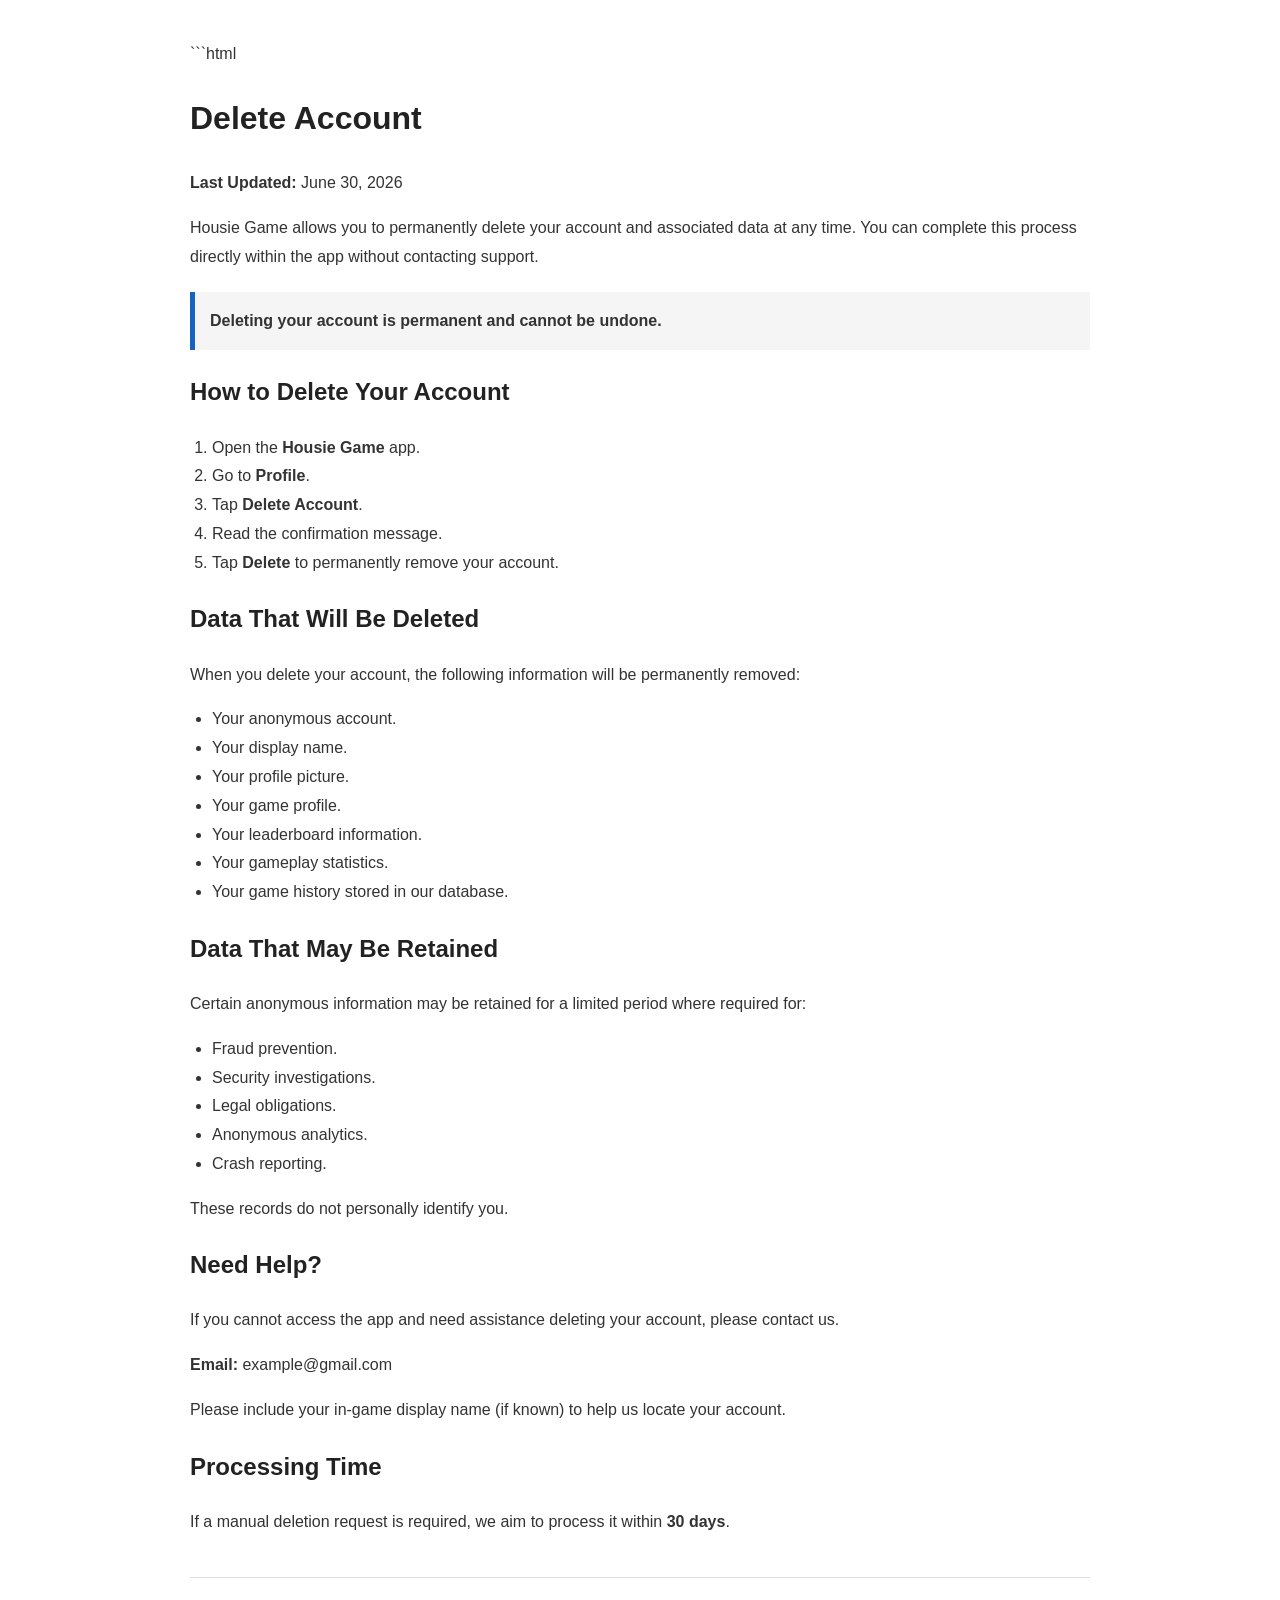
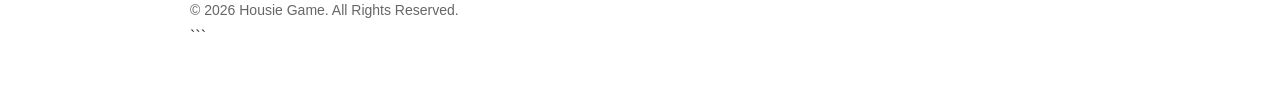
==== delete-account.html @ 3763634e "Add delete account information page This HTML file provides information on how to delete an account " ====
```html
<!DOCTYPE html>
<html lang="en">
<head>
<meta charset="UTF-8">
<meta name="viewport" content="width=device-width, initial-scale=1.0">
<title>Delete Account - Housie Game</title>

<style>
body{
    max-width:900px;
    margin:auto;
    font-family:Arial,Helvetica,sans-serif;
    line-height:1.8;
    padding:40px;
    color:#333;
}
h1,h2{
    color:#222;
}
a{
    color:#1565C0;
    text-decoration:none;
}
a:hover{
    text-decoration:underline;
}
ul,ol{
    padding-left:22px;
}
.notice{
    background:#f5f5f5;
    border-left:5px solid #1565C0;
    padding:15px;
    margin:20px 0;
}
footer{
    margin-top:40px;
    border-top:1px solid #ddd;
    padding-top:20px;
    color:#666;
    font-size:14px;
}
</style>

</head>

<body>

<h1>Delete Account</h1>

<p><strong>Last Updated:</strong> June 30, 2026</p>

<p>
Housie Game allows you to permanently delete your account and associated data at any time.
You can complete this process directly within the app without contacting support.
</p>

<div class="notice">
<strong>Deleting your account is permanent and cannot be undone.</strong>
</div>

<h2>How to Delete Your Account</h2>

<ol>
<li>Open the <strong>Housie Game</strong> app.</li>
<li>Go to <strong>Profile</strong>.</li>
<li>Tap <strong>Delete Account</strong>.</li>
<li>Read the confirmation message.</li>
<li>Tap <strong>Delete</strong> to permanently remove your account.</li>
</ol>

<h2>Data That Will Be Deleted</h2>

<p>When you delete your account, the following information will be permanently removed:</p>

<ul>
<li>Your anonymous account.</li>
<li>Your display name.</li>
<li>Your profile picture.</li>
<li>Your game profile.</li>
<li>Your leaderboard information.</li>
<li>Your gameplay statistics.</li>
<li>Your game history stored in our database.</li>
</ul>

<h2>Data That May Be Retained</h2>

<p>
Certain anonymous information may be retained for a limited period where required for:
</p>

<ul>
<li>Fraud prevention.</li>
<li>Security investigations.</li>
<li>Legal obligations.</li>
<li>Anonymous analytics.</li>
<li>Crash reporting.</li>
</ul>

<p>
These records do not personally identify you.
</p>

<h2>Need Help?</h2>

<p>
If you cannot access the app and need assistance deleting your account,
please contact us.
</p>

<p>
<strong>Email:</strong> example@gmail.com
</p>

<p>
Please include your in-game display name (if known) to help us locate your account.
</p>

<h2>Processing Time</h2>

<p>
If a manual deletion request is required, we aim to process it within
<strong>30 days</strong>.
</p>

<footer>

© 2026 Housie Game. All Rights Reserved.

</footer>

</body>
</html>
```
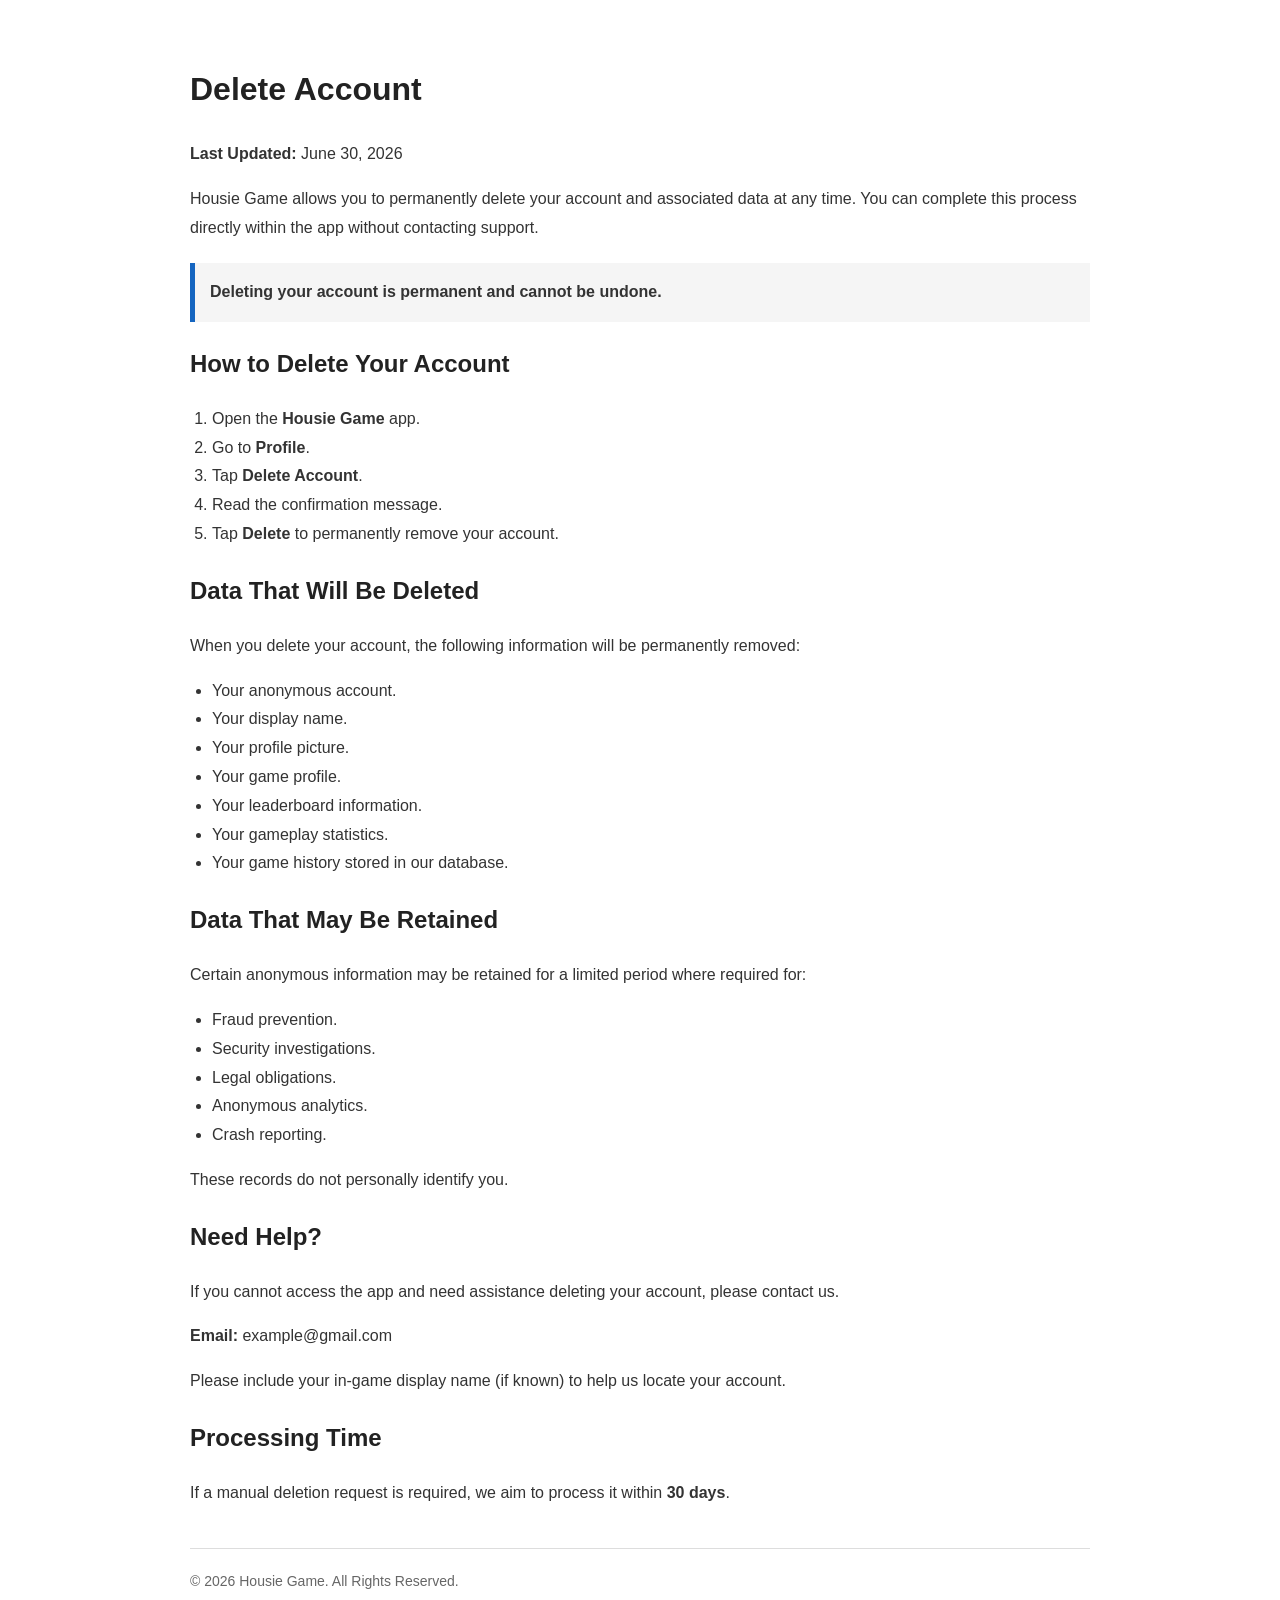
==== commit b8bcd96b: "Update delete-account.html" ====
--- a/delete-account.html
+++ b/delete-account.html
@@ -1,4 +1,3 @@
-```html
 <!DOCTYPE html>
 <html lang="en">
 <head>
@@ -132,4 +131,3 @@
 
 </body>
 </html>
-```
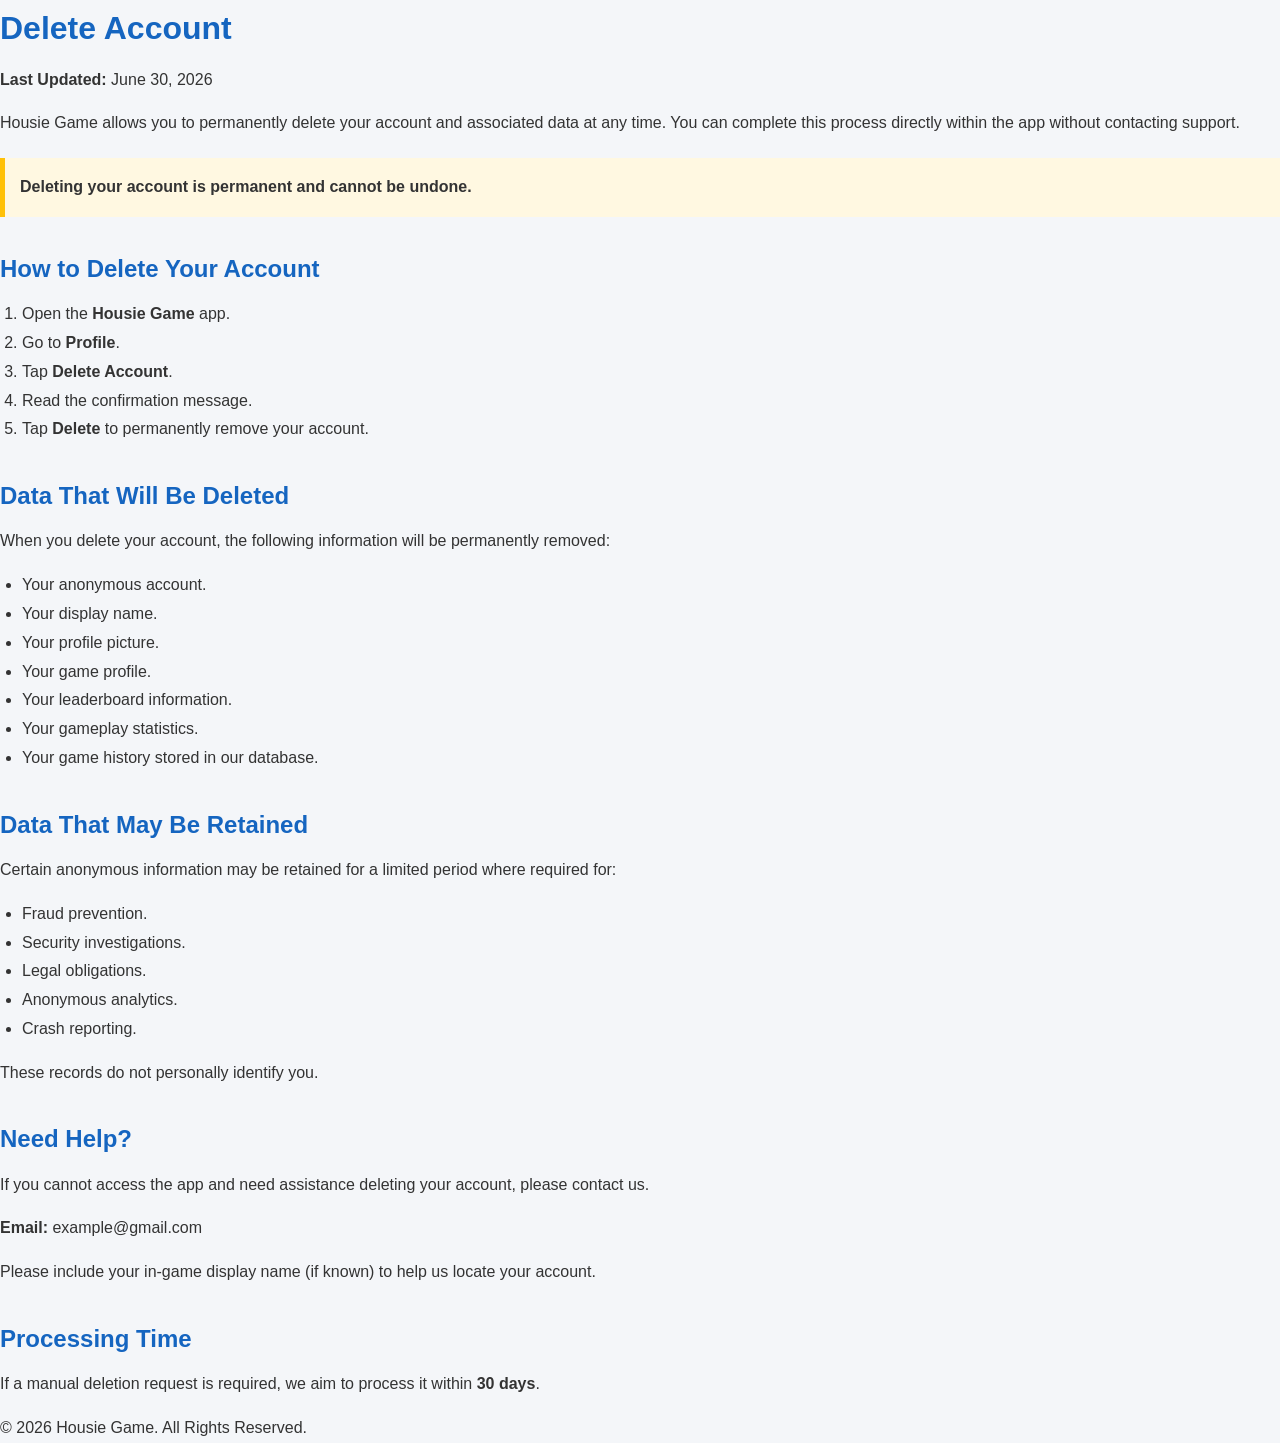
==== commit 1cd7732d: "Remove inline CSS from delete-account.html Removed inline styles for better separation of concerns." ====
--- a/delete-account.html
+++ b/delete-account.html
@@ -5,42 +5,7 @@
 <meta name="viewport" content="width=device-width, initial-scale=1.0">
 <title>Delete Account - Housie Game</title>
 
-<style>
-body{
-    max-width:900px;
-    margin:auto;
-    font-family:Arial,Helvetica,sans-serif;
-    line-height:1.8;
-    padding:40px;
-    color:#333;
-}
-h1,h2{
-    color:#222;
-}
-a{
-    color:#1565C0;
-    text-decoration:none;
-}
-a:hover{
-    text-decoration:underline;
-}
-ul,ol{
-    padding-left:22px;
-}
-.notice{
-    background:#f5f5f5;
-    border-left:5px solid #1565C0;
-    padding:15px;
-    margin:20px 0;
-}
-footer{
-    margin-top:40px;
-    border-top:1px solid #ddd;
-    padding-top:20px;
-    color:#666;
-    font-size:14px;
-}
-</style>
+<link rel="stylesheet" href="style.css">
 
 </head>
 
--- a/style.css
+++ b/style.css
@@ -0,0 +1,128 @@
+* {
+    margin: 0;
+    padding: 0;
+    box-sizing: border-box;
+}
+
+body {
+    font-family: Arial, Helvetica, sans-serif;
+    background: #f4f6f9;
+    color: #333;
+    line-height: 1.8;
+}
+
+.container {
+    max-width: 900px;
+    margin: 40px auto;
+    background: #fff;
+    padding: 40px;
+    border-radius: 12px;
+    box-shadow: 0 8px 24px rgba(0,0,0,.08);
+}
+
+header{
+    border-bottom:1px solid #eee;
+    padding-bottom:20px;
+    margin-bottom:30px;
+}
+
+h1{
+    color:#1565C0;
+    margin-bottom:8px;
+}
+
+h2{
+    margin-top:30px;
+    margin-bottom:10px;
+    color:#1565C0;
+}
+
+p{
+    margin-bottom:15px;
+}
+
+ul,ol{
+    margin-left:22px;
+    margin-bottom:15px;
+}
+
+nav{
+    margin-bottom:25px;
+}
+
+nav a{
+    margin-right:20px;
+    text-decoration:none;
+    color:#1565C0;
+    font-weight:bold;
+}
+
+nav a:hover{
+    text-decoration:underline;
+}
+
+table{
+    width:100%;
+    border-collapse:collapse;
+    margin-top:20px;
+    margin-bottom:20px;
+}
+
+table th,
+table td{
+    border:1px solid #ddd;
+    padding:10px;
+    text-align:left;
+}
+
+table th{
+    background:#1565C0;
+    color:white;
+}
+
+.footer{
+    border-top:1px solid #eee;
+    margin-top:40px;
+    padding-top:20px;
+    color:#777;
+    font-size:14px;
+    text-align:center;
+}
+
+.badge{
+    display:inline-block;
+    padding:6px 12px;
+    background:#E3F2FD;
+    color:#1565C0;
+    border-radius:20px;
+    font-size:14px;
+    margin-top:10px;
+}
+
+.notice{
+    background:#FFF8E1;
+    border-left:5px solid #FFC107;
+    padding:15px;
+    margin:20px 0;
+}
+
+.success{
+    background:#E8F5E9;
+    border-left:5px solid #4CAF50;
+    padding:15px;
+    margin:20px 0;
+}
+
+@media(max-width:768px){
+
+.container{
+    margin:15px;
+    padding:25px;
+}
+
+nav a{
+    display:block;
+    margin:10px 0;
+}
+
+}
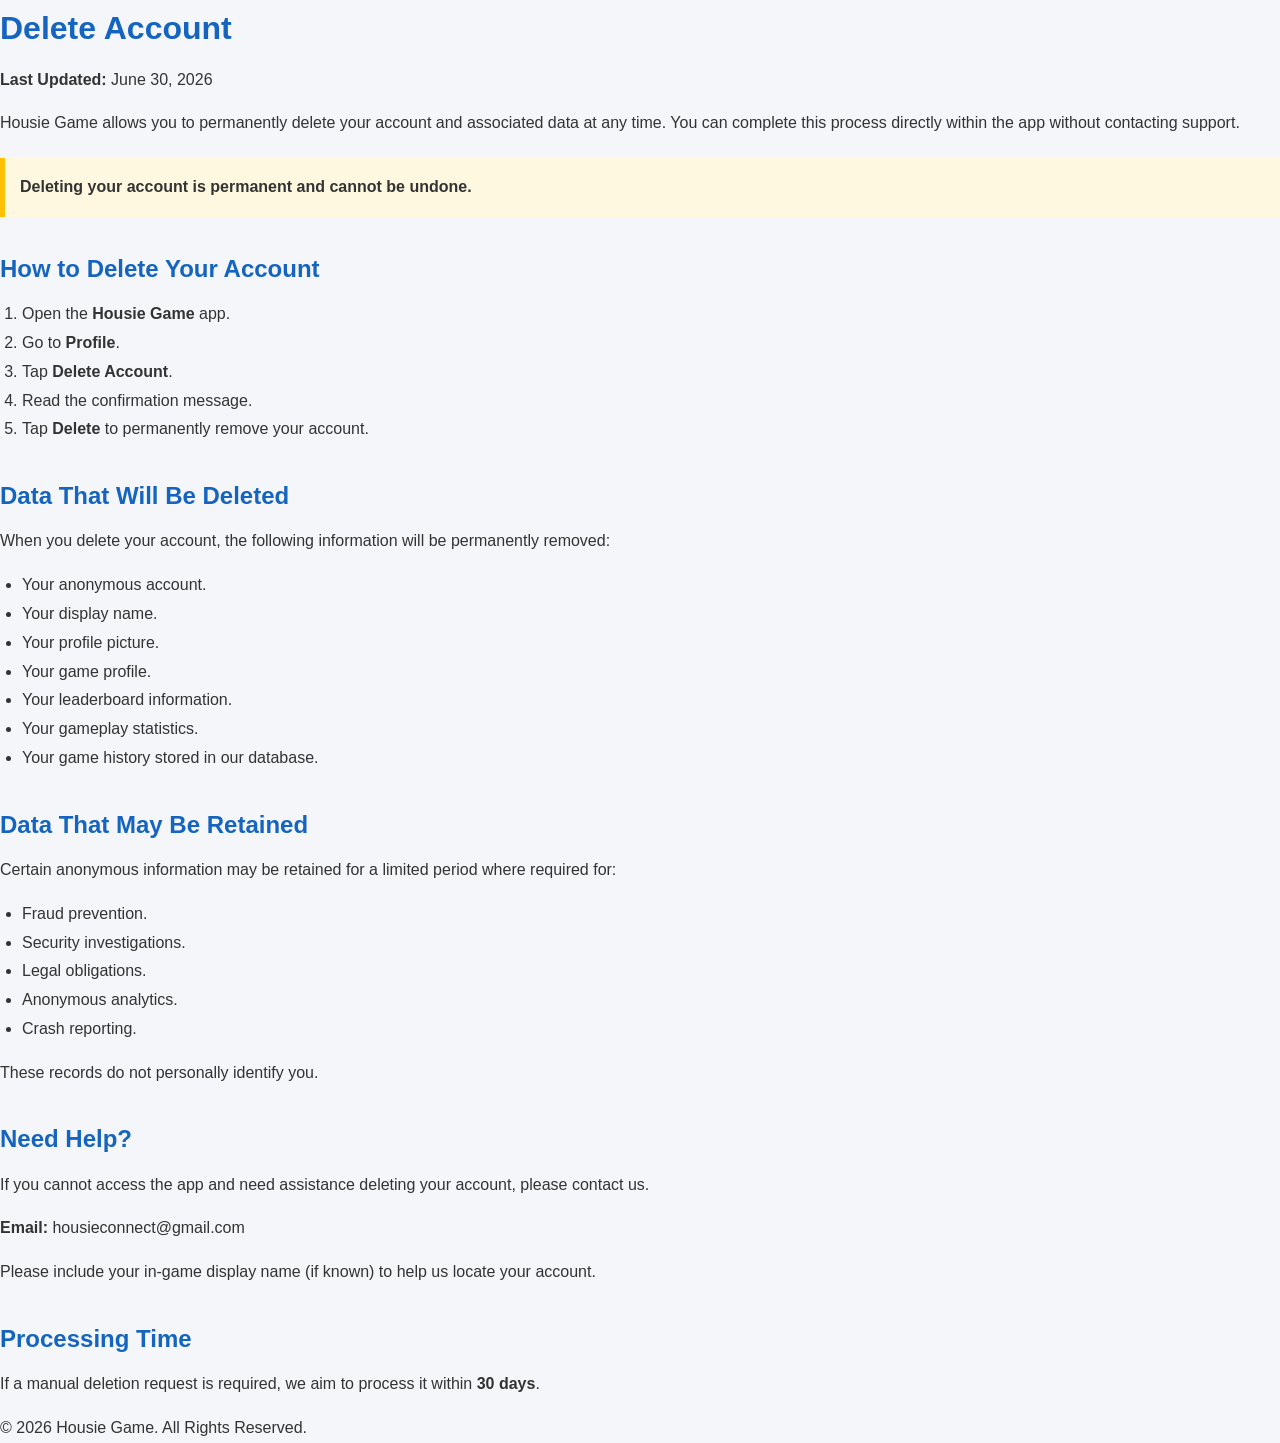
==== commit bce6ae3a: "Update support email address in delete-account.html" ====
--- a/delete-account.html
+++ b/delete-account.html
@@ -74,7 +74,7 @@
 </p>
 
 <p>
-<strong>Email:</strong> example@gmail.com
+<strong>Email:</strong> housieconnect@gmail.com
 </p>
 
 <p>
